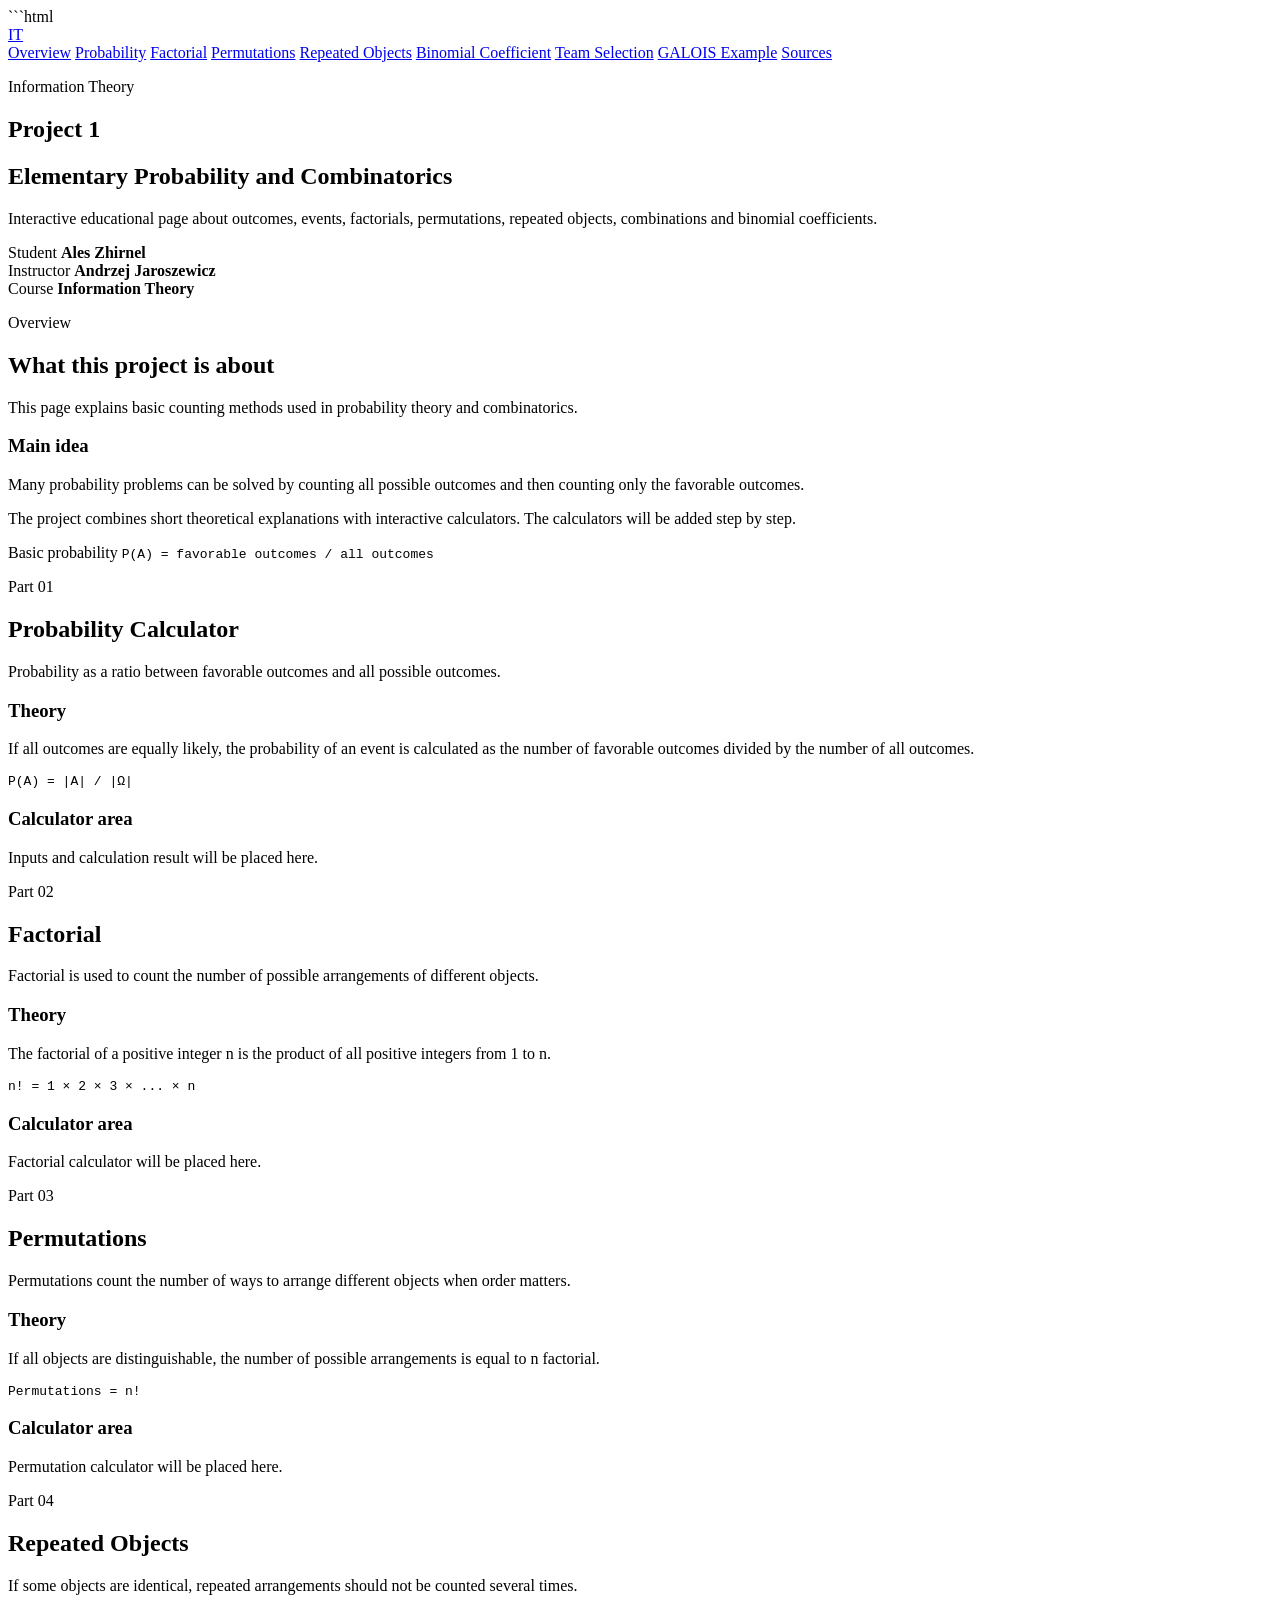
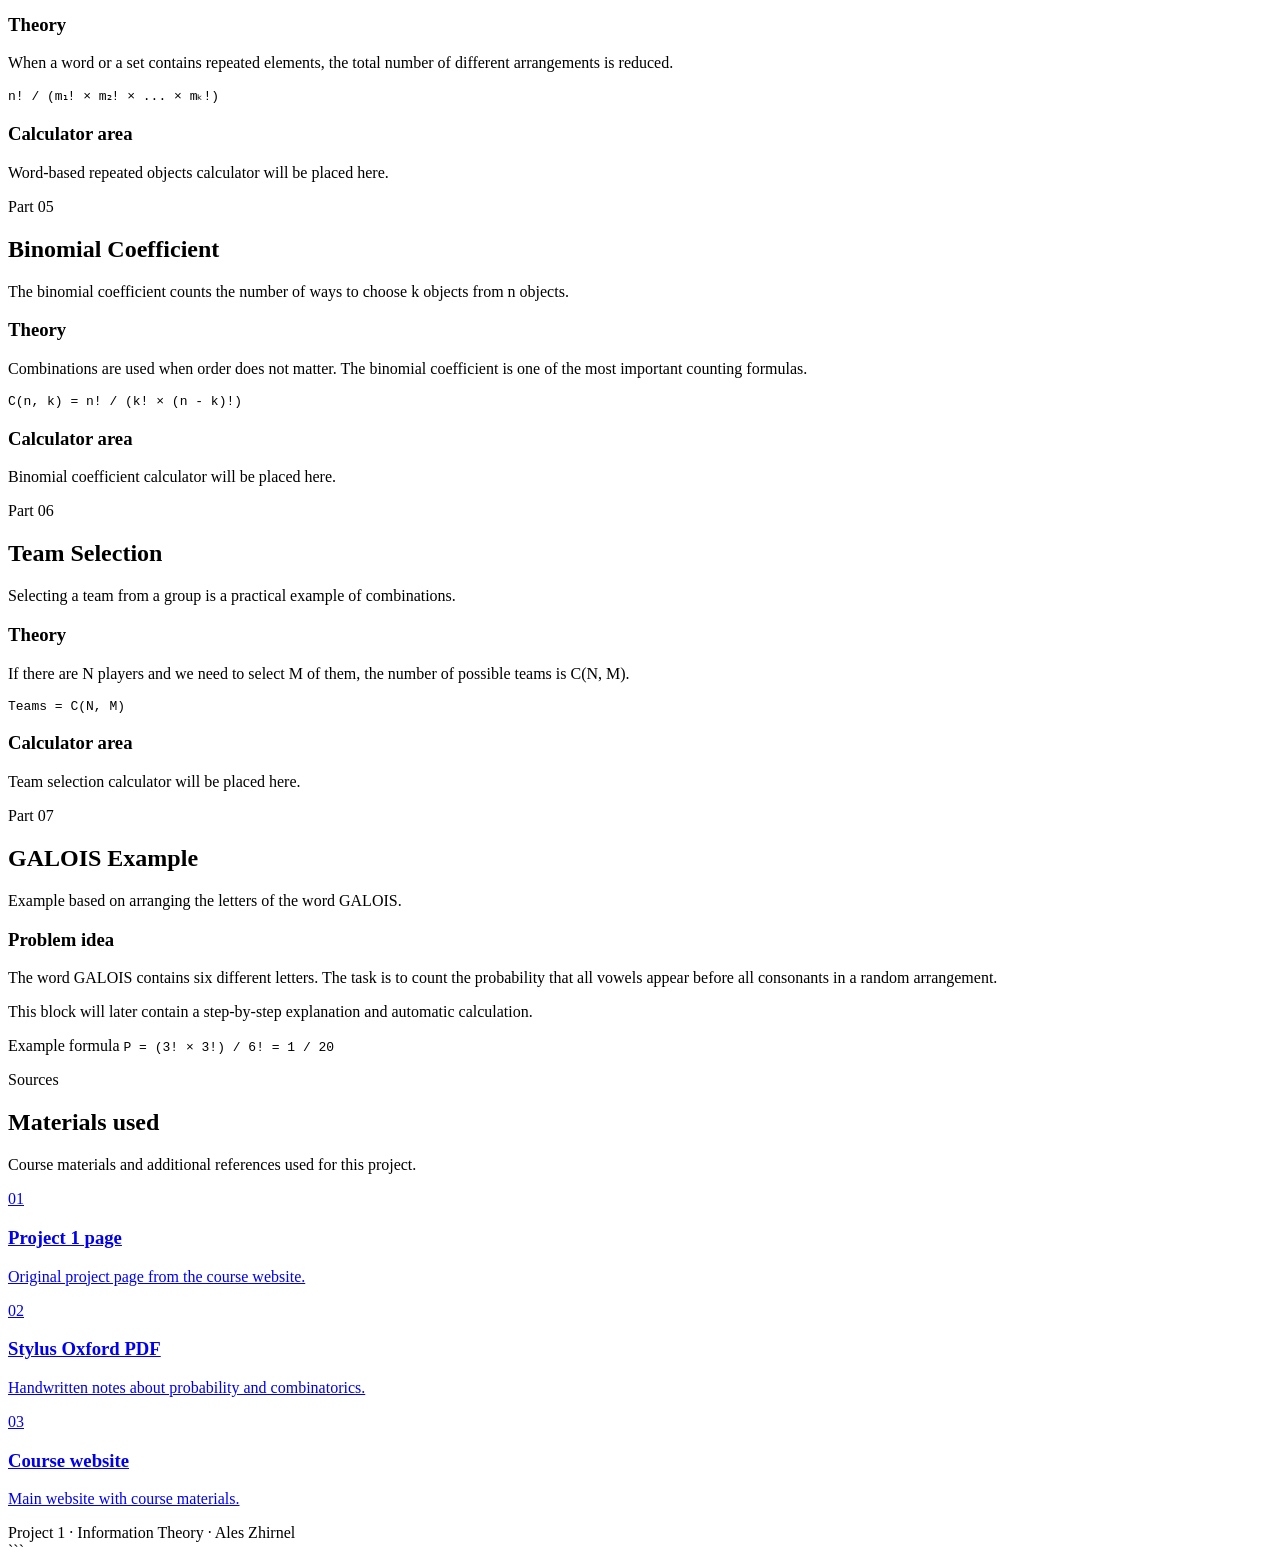
==== project1.html @ 5c54fa89 "Create project1.html creating project1 page" ====
```html
<!DOCTYPE html>
<html lang="en">
<head>
    <meta charset="UTF-8">

    <meta
        name="viewport"
        content="width=device-width, initial-scale=1.0"
    >

    <title>Project 1 | Probability and Combinatorics</title>

    <link rel="icon" type="image/svg+xml" href="images/favicon.svg">
    <link rel="stylesheet" href="project.css">
</head>

<body>

    <div class="page-wrapper">

        <header class="top-panel">

            <a href="index.html" class="logo" aria-label="Go to main page">
                IT
            </a>

            <nav class="project-navigation" aria-label="Project navigation">
                <a href="#overview">Overview</a>
                <a href="#probability">Probability</a>
                <a href="#factorial">Factorial</a>
                <a href="#permutations">Permutations</a>
                <a href="#repeated">Repeated Objects</a>
                <a href="#binomial">Binomial Coefficient</a>
                <a href="#team">Team Selection</a>
                <a href="#galois">GALOIS Example</a>
                <a href="#sources">Sources</a>
            </nav>

        </header>

        <main>

            <section class="project-hero" id="top">

                <p class="course-label">
                    Information Theory
                </p>

                <h1>
                    Project 1
                </h1>

                <h2>
                    Elementary Probability and Combinatorics
                </h2>

                <p class="hero-description">
                    Interactive educational page about outcomes, events,
                    factorials, permutations, repeated objects, combinations
                    and binomial coefficients.
                </p>

                <div class="hero-meta">

                    <div class="meta-card">
                        <span class="meta-label">Student</span>
                        <strong>Ales Zhirnel</strong>
                    </div>

                    <div class="meta-card">
                        <span class="meta-label">Instructor</span>
                        <strong>Andrzej Jaroszewicz</strong>
                    </div>

                    <div class="meta-card">
                        <span class="meta-label">Course</span>
                        <strong>Information Theory</strong>
                    </div>

                </div>

            </section>

            <section class="content-section" id="overview">

                <div class="section-heading">
                    <p class="section-label">Overview</p>
                    <h2>What this project is about</h2>
                    <p class="section-description">
                        This page explains basic counting methods used in
                        probability theory and combinatorics.
                    </p>
                </div>

                <div class="section-card wide-card">

                    <div class="text-block">
                        <h3>Main idea</h3>

                        <p>
                            Many probability problems can be solved by counting
                            all possible outcomes and then counting only the
                            favorable outcomes.
                        </p>

                        <p>
                            The project combines short theoretical explanations
                            with interactive calculators. The calculators will
                            be added step by step.
                        </p>
                    </div>

                    <div class="formula-card">
                        <span class="formula-label">Basic probability</span>
                        <code>P(A) = favorable outcomes / all outcomes</code>
                    </div>

                </div>

            </section>

            <section class="content-section" id="probability">

                <div class="section-heading">
                    <p class="section-label">Part 01</p>
                    <h2>Probability Calculator</h2>
                    <p class="section-description">
                        Probability as a ratio between favorable outcomes and
                        all possible outcomes.
                    </p>
                </div>

                <div class="section-grid">

                    <article class="theory-card">
                        <h3>Theory</h3>

                        <p>
                            If all outcomes are equally likely, the probability
                            of an event is calculated as the number of favorable
                            outcomes divided by the number of all outcomes.
                        </p>

                        <div class="formula-line">
                            <code>P(A) = |A| / |Ω|</code>
                        </div>
                    </article>

                    <article class="calculator-card">
                        <h3>Calculator area</h3>

                        <div class="placeholder-box">
                            <p>
                                Inputs and calculation result will be placed here.
                            </p>
                        </div>
                    </article>

                </div>

            </section>

            <section class="content-section" id="factorial">

                <div class="section-heading">
                    <p class="section-label">Part 02</p>
                    <h2>Factorial</h2>
                    <p class="section-description">
                        Factorial is used to count the number of possible
                        arrangements of different objects.
                    </p>
                </div>

                <div class="section-grid">

                    <article class="theory-card">
                        <h3>Theory</h3>

                        <p>
                            The factorial of a positive integer n is the product
                            of all positive integers from 1 to n.
                        </p>

                        <div class="formula-line">
                            <code>n! = 1 × 2 × 3 × ... × n</code>
                        </div>
                    </article>

                    <article class="calculator-card">
                        <h3>Calculator area</h3>

                        <div class="placeholder-box">
                            <p>
                                Factorial calculator will be placed here.
                            </p>
                        </div>
                    </article>

                </div>

            </section>

            <section class="content-section" id="permutations">

                <div class="section-heading">
                    <p class="section-label">Part 03</p>
                    <h2>Permutations</h2>
                    <p class="section-description">
                        Permutations count the number of ways to arrange
                        different objects when order matters.
                    </p>
                </div>

                <div class="section-grid">

                    <article class="theory-card">
                        <h3>Theory</h3>

                        <p>
                            If all objects are distinguishable, the number of
                            possible arrangements is equal to n factorial.
                        </p>

                        <div class="formula-line">
                            <code>Permutations = n!</code>
                        </div>
                    </article>

                    <article class="calculator-card">
                        <h3>Calculator area</h3>

                        <div class="placeholder-box">
                            <p>
                                Permutation calculator will be placed here.
                            </p>
                        </div>
                    </article>

                </div>

            </section>

            <section class="content-section" id="repeated">

                <div class="section-heading">
                    <p class="section-label">Part 04</p>
                    <h2>Repeated Objects</h2>
                    <p class="section-description">
                        If some objects are identical, repeated arrangements
                        should not be counted several times.
                    </p>
                </div>

                <div class="section-grid">

                    <article class="theory-card">
                        <h3>Theory</h3>

                        <p>
                            When a word or a set contains repeated elements,
                            the total number of different arrangements is reduced.
                        </p>

                        <div class="formula-line">
                            <code>n! / (m₁! × m₂! × ... × mₖ!)</code>
                        </div>
                    </article>

                    <article class="calculator-card">
                        <h3>Calculator area</h3>

                        <div class="placeholder-box">
                            <p>
                                Word-based repeated objects calculator will be
                                placed here.
                            </p>
                        </div>
                    </article>

                </div>

            </section>

            <section class="content-section" id="binomial">

                <div class="section-heading">
                    <p class="section-label">Part 05</p>
                    <h2>Binomial Coefficient</h2>
                    <p class="section-description">
                        The binomial coefficient counts the number of ways to
                        choose k objects from n objects.
                    </p>
                </div>

                <div class="section-grid">

                    <article class="theory-card">
                        <h3>Theory</h3>

                        <p>
                            Combinations are used when order does not matter.
                            The binomial coefficient is one of the most important
                            counting formulas.
                        </p>

                        <div class="formula-line">
                            <code>C(n, k) = n! / (k! × (n - k)!)</code>
                        </div>
                    </article>

                    <article class="calculator-card">
                        <h3>Calculator area</h3>

                        <div class="placeholder-box">
                            <p>
                                Binomial coefficient calculator will be placed here.
                            </p>
                        </div>
                    </article>

                </div>

            </section>

            <section class="content-section" id="team">

                <div class="section-heading">
                    <p class="section-label">Part 06</p>
                    <h2>Team Selection</h2>
                    <p class="section-description">
                        Selecting a team from a group is a practical example of
                        combinations.
                    </p>
                </div>

                <div class="section-grid">

                    <article class="theory-card">
                        <h3>Theory</h3>

                        <p>
                            If there are N players and we need to select M of
                            them, the number of possible teams is C(N, M).
                        </p>

                        <div class="formula-line">
                            <code>Teams = C(N, M)</code>
                        </div>
                    </article>

                    <article class="calculator-card">
                        <h3>Calculator area</h3>

                        <div class="placeholder-box">
                            <p>
                                Team selection calculator will be placed here.
                            </p>
                        </div>
                    </article>

                </div>

            </section>

            <section class="content-section" id="galois">

                <div class="section-heading">
                    <p class="section-label">Part 07</p>
                    <h2>GALOIS Example</h2>
                    <p class="section-description">
                        Example based on arranging the letters of the word
                        GALOIS.
                    </p>
                </div>

                <div class="section-card wide-card">

                    <div class="text-block">
                        <h3>Problem idea</h3>

                        <p>
                            The word GALOIS contains six different letters. The
                            task is to count the probability that all vowels
                            appear before all consonants in a random arrangement.
                        </p>

                        <p>
                            This block will later contain a step-by-step
                            explanation and automatic calculation.
                        </p>
                    </div>

                    <div class="formula-card">
                        <span class="formula-label">Example formula</span>
                        <code>P = (3! × 3!) / 6! = 1 / 20</code>
                    </div>

                </div>

            </section>

            <section class="content-section" id="sources">

                <div class="section-heading">
                    <p class="section-label">Sources</p>
                    <h2>Materials used</h2>
                    <p class="section-description">
                        Course materials and additional references used for this
                        project.
                    </p>
                </div>

                <div class="source-grid">

                    <a
                        href="https://boole.bsite.net/Projects/1/"
                        class="source-card"
                        target="_blank"
                        rel="noopener noreferrer"
                    >
                        <span class="source-number">01</span>
                        <h3>Project 1 page</h3>
                        <p>
                            Original project page from the course website.
                        </p>
                    </a>

                    <a
                        href="https://boole.bsite.net/Projects/1/Stylus_Oxford.pdf"
                        class="source-card"
                        target="_blank"
                        rel="noopener noreferrer"
                    >
                        <span class="source-number">02</span>
                        <h3>Stylus Oxford PDF</h3>
                        <p>
                            Handwritten notes about probability and combinatorics.
                        </p>
                    </a>

                    <a
                        href="https://boole.bsite.net/"
                        class="source-card"
                        target="_blank"
                        rel="noopener noreferrer"
                    >
                        <span class="source-number">03</span>
                        <h3>Course website</h3>
                        <p>
                            Main website with course materials.
                        </p>
                    </a>

                </div>

            </section>

        </main>

    </div>

    <footer>
        Project 1 · Information Theory · Ales Zhirnel
    </footer>

</body>
</html>
```
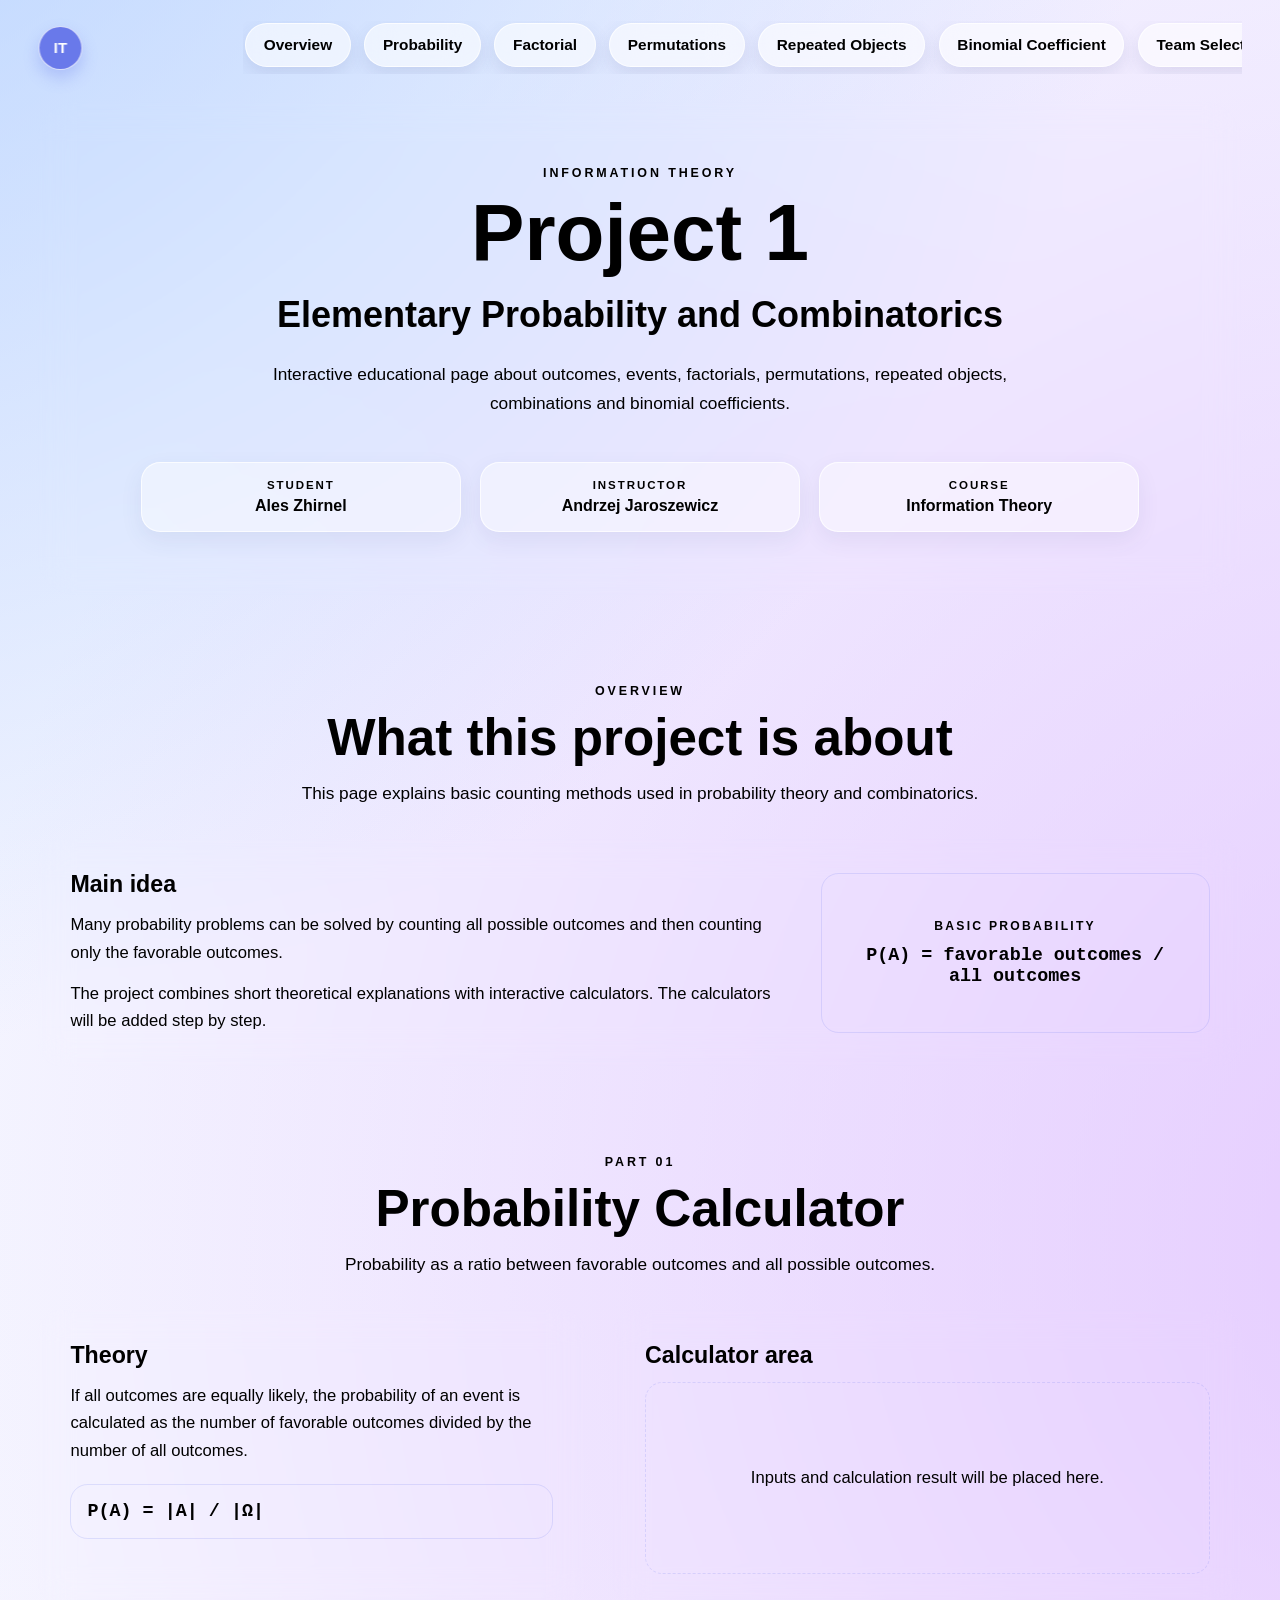
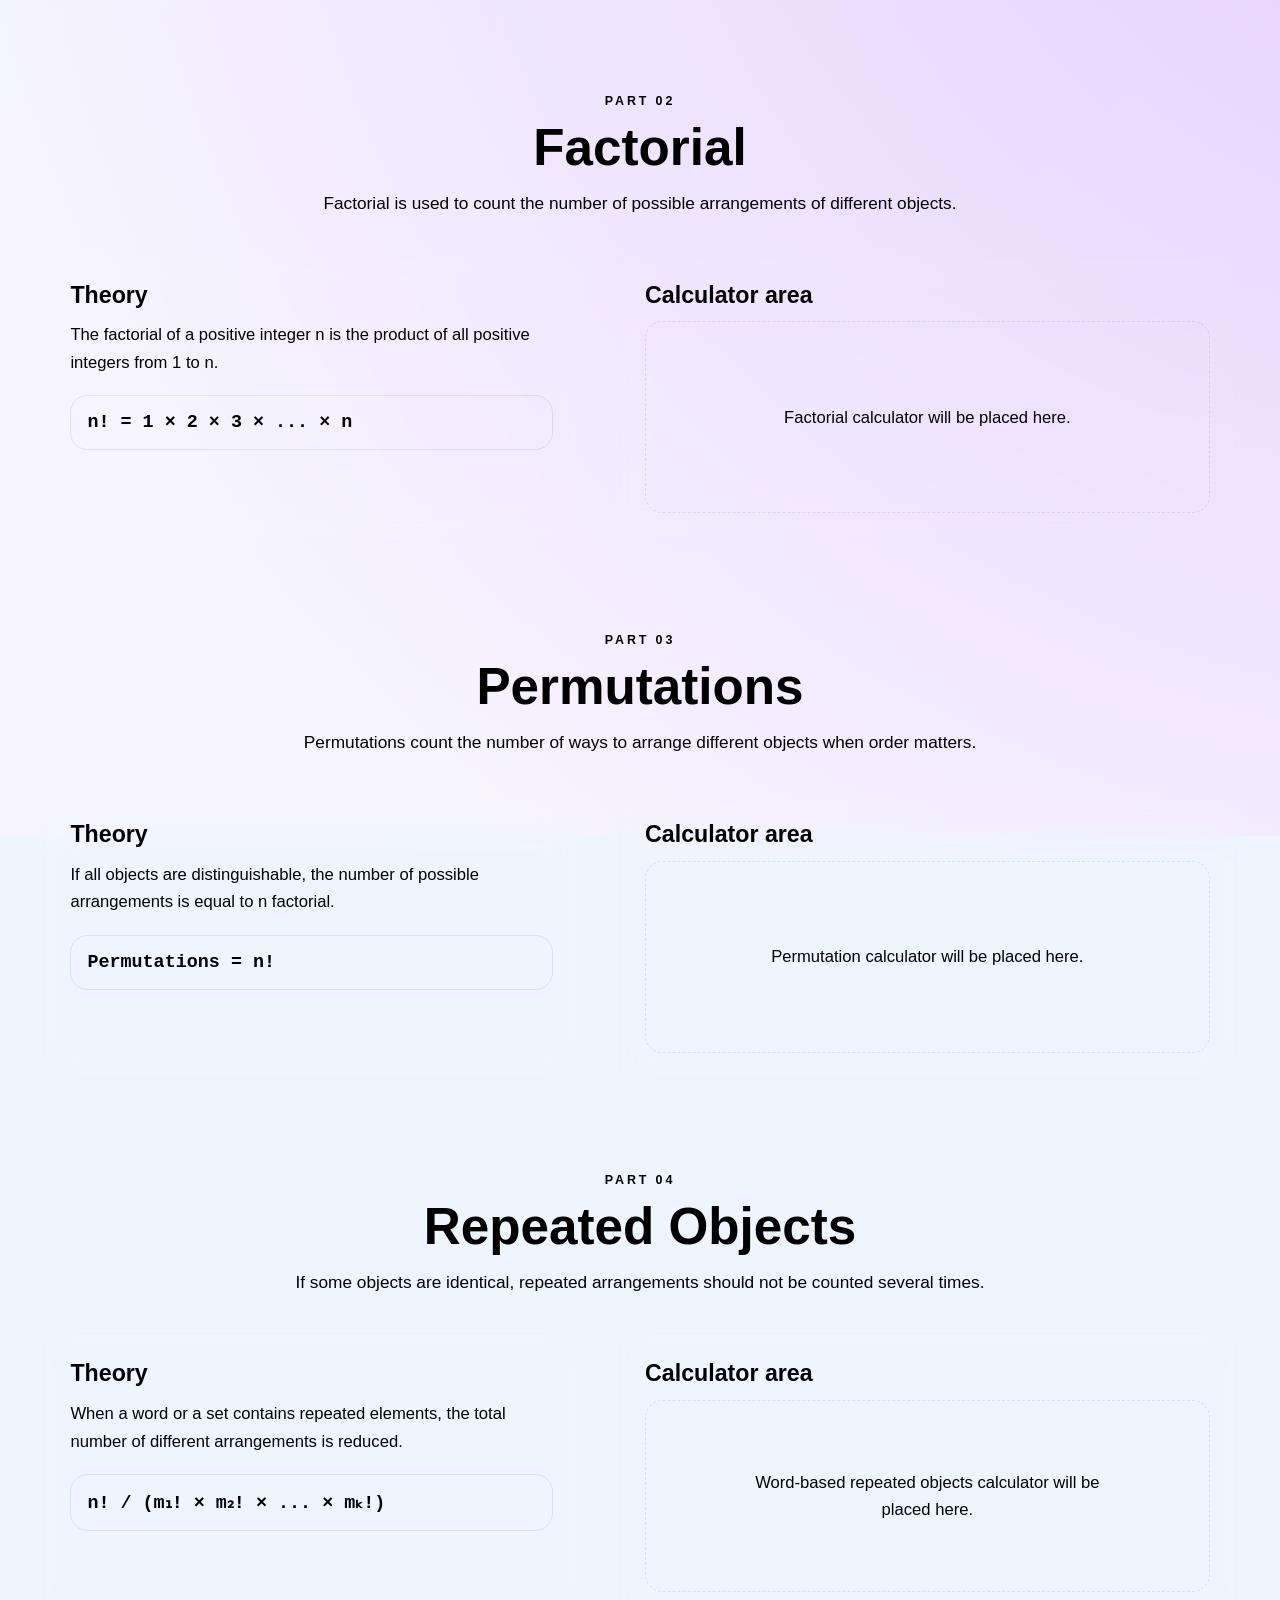
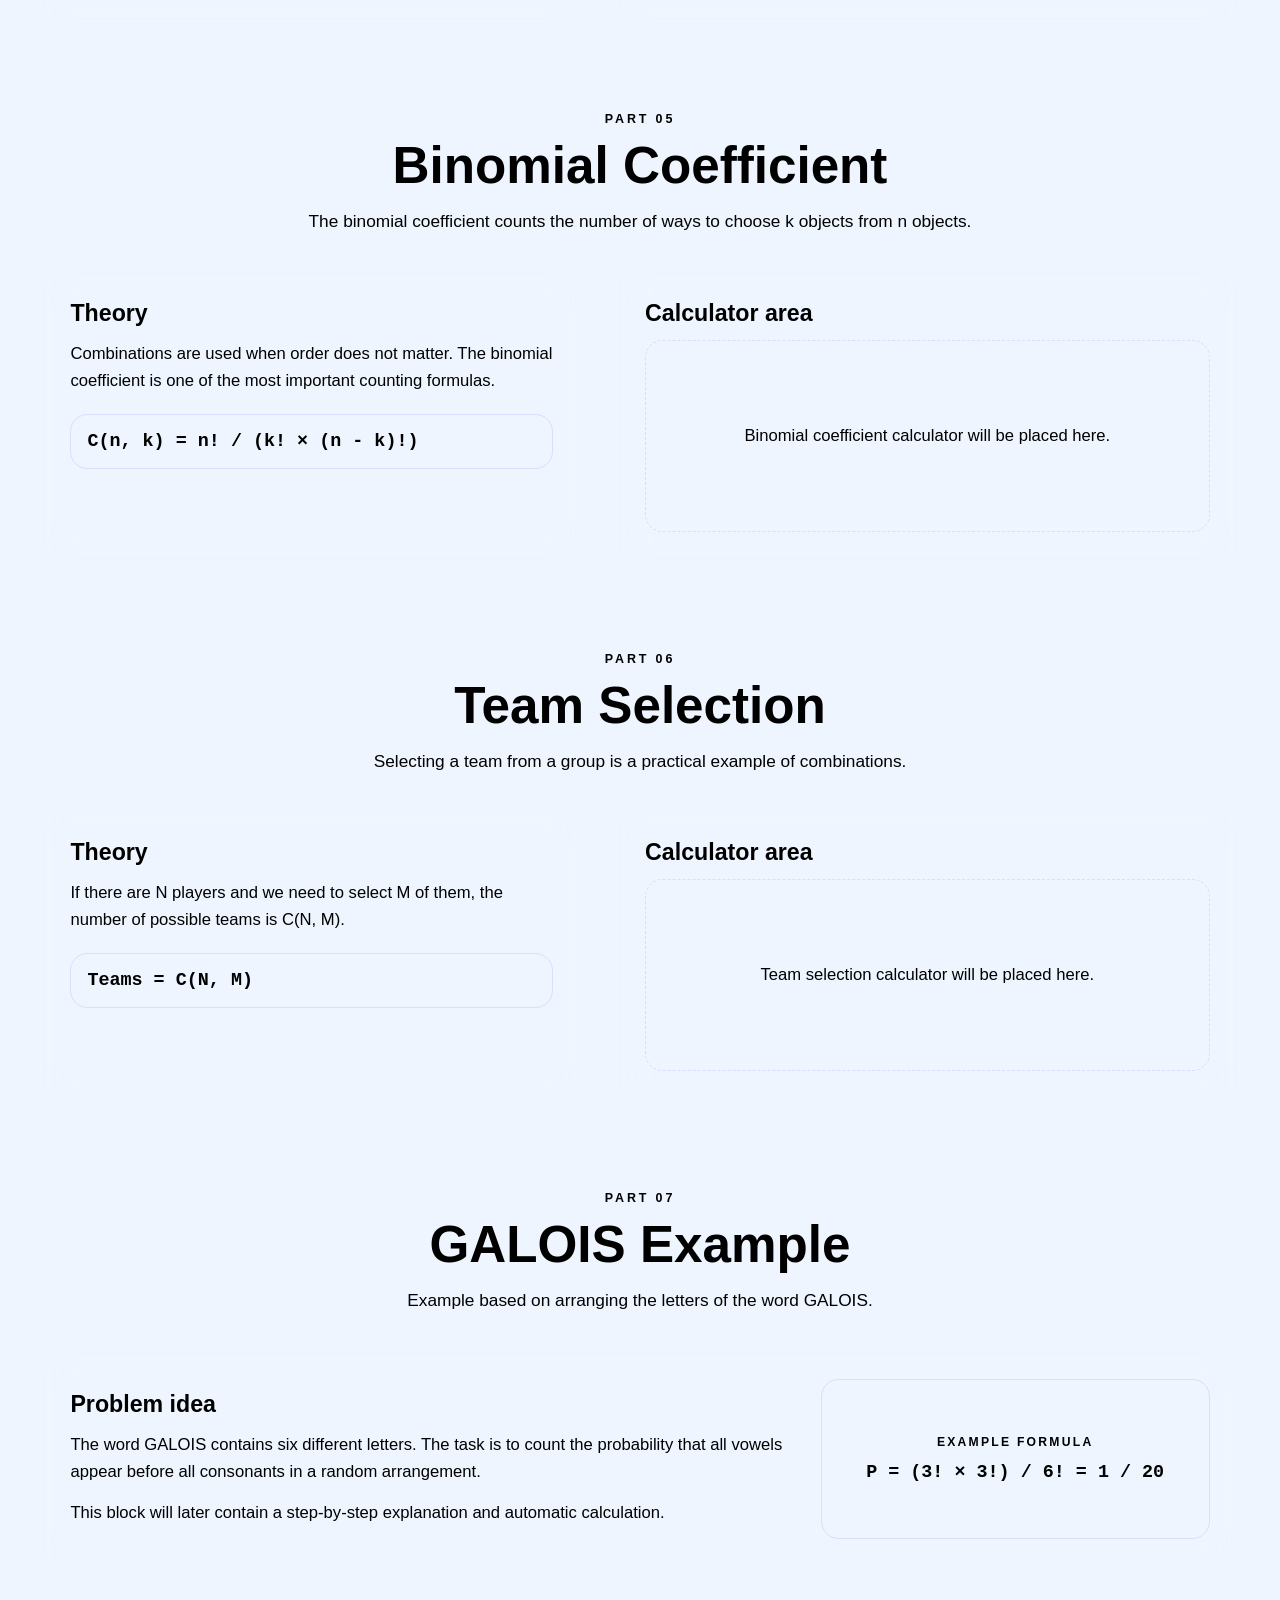
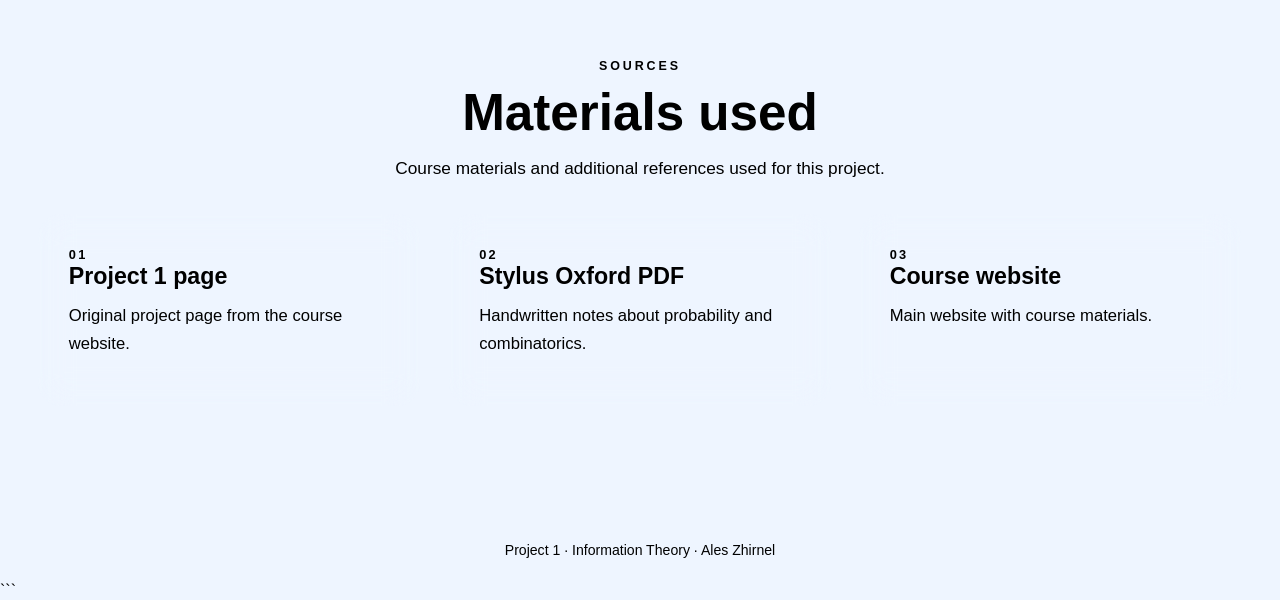
==== commit c5ed21ad: "Update project1.html" ====
--- a/project1.html
+++ b/project1.html
@@ -1,4 +1,3 @@
-```html
 <!DOCTYPE html>
 <html lang="en">
 <head>
--- a/project.css
+++ b/project.css
@@ -0,0 +1,794 @@
+```css
+/* ---------- Variables ---------- */
+
+:root {
+    --main-text: #20253a;
+    --secondary-text: #68708a;
+
+    --accent: #5f6ee8;
+    --accent-dark: #4857cb;
+    --accent-light: rgba(95, 110, 232, 0.12);
+
+    --card-background: rgba(255, 255, 255, 0.78);
+    --card-background-strong: rgba(255, 255, 255, 0.88);
+    --card-border: rgba(255, 255, 255, 0.9);
+
+    --shadow: 0 1.25rem 3rem rgba(64, 74, 130, 0.15);
+    --small-shadow: 0 0.75rem 1.75rem rgba(64, 74, 130, 0.1);
+}
+
+
+/* ---------- Global settings ---------- */
+
+*,
+*::before,
+*::after {
+    box-sizing: border-box;
+}
+
+html {
+    min-height: 100%;
+
+    scroll-behavior: smooth;
+
+    background-color: #eef5ff;
+}
+
+body {
+    min-height: 100vh;
+    min-height: 100svh;
+
+    margin: 0;
+
+    position: relative;
+    isolation: isolate;
+
+    color: var(--main-text);
+
+    font-family:
+        Arial,
+        Helvetica,
+        sans-serif;
+
+    background: transparent;
+
+    overflow-x: hidden;
+}
+
+body::before {
+    content: "";
+
+    position: fixed;
+    z-index: -1;
+
+    top: -120vmax;
+    right: -120vmax;
+    bottom: -120vmax;
+    left: -120vmax;
+
+    background:
+        radial-gradient(
+            circle at 30% 30%,
+            rgba(164, 200, 255, 0.78),
+            transparent 34%
+        ),
+        radial-gradient(
+            circle at 70% 70%,
+            rgba(220, 182, 255, 0.68),
+            transparent 38%
+        ),
+        linear-gradient(
+            135deg,
+            #eef5ff,
+            #faf4ff
+        );
+
+    background-repeat: no-repeat;
+    background-size: cover;
+
+    pointer-events: none;
+}
+
+body > * {
+    position: relative;
+    z-index: 1;
+}
+
+::selection {
+    color: white;
+    background-color: var(--accent);
+}
+
+
+/* ---------- Page wrapper ---------- */
+
+.page-wrapper {
+    width: min(94%, 94rem);
+
+    margin: 0 auto;
+
+    background: transparent;
+}
+
+main {
+    padding:
+        clamp(5.2rem, 8vw, 7rem)
+        0
+        clamp(3rem, 7vw, 5rem);
+
+    background: transparent;
+}
+
+
+/* ---------- Floating header ---------- */
+
+.top-panel {
+    width: min(94%, 94rem);
+
+    position: fixed;
+    top: clamp(0.8rem, 2vw, 1.3rem);
+    left: 50%;
+    z-index: 1000;
+
+    transform: translateX(-50%);
+
+    display: flex;
+    align-items: center;
+    justify-content: space-between;
+
+    gap: clamp(0.8rem, 2vw, 1.5rem);
+
+    background: transparent;
+    border: none;
+    box-shadow: none;
+    backdrop-filter: none;
+
+    pointer-events: none;
+}
+
+.logo {
+    width: 2.75rem;
+    min-width: 2.75rem;
+    aspect-ratio: 1 / 1;
+
+    display: flex;
+    align-items: center;
+    justify-content: center;
+
+    border:
+        0.08rem
+        solid
+        rgba(255, 255, 255, 0.75);
+
+    border-radius: 50%;
+
+    color: white;
+    background-color: rgba(95, 110, 232, 0.9);
+
+    font-size: 0.95rem;
+    font-weight: bold;
+    text-decoration: none;
+
+    box-shadow:
+        0 0.5rem 1rem
+        rgba(95, 110, 232, 0.28);
+
+    backdrop-filter: blur(1rem);
+
+    pointer-events: auto;
+
+    transition:
+        transform 0.25s ease,
+        box-shadow 0.25s ease,
+        background-color 0.25s ease;
+}
+
+.logo:hover {
+    transform: translateY(-0.15rem) scale(1.07);
+
+    background-color: var(--accent-dark);
+
+    box-shadow:
+        0 0.6rem 1.2rem rgba(95, 110, 232, 0.35),
+        0 0 1.6rem rgba(95, 110, 232, 0.55);
+}
+
+.logo:focus-visible {
+    outline: 0.18rem solid rgba(95, 110, 232, 0.45);
+    outline-offset: 0.25rem;
+}
+
+
+/* ---------- Scrollable project navigation ---------- */
+
+.project-navigation {
+    max-width: min(78vw, 76rem);
+
+    display: flex;
+    align-items: center;
+
+    gap: clamp(0.45rem, 1.2vw, 0.85rem);
+
+    overflow-x: auto;
+    overflow-y: hidden;
+
+    padding:
+        0.15rem
+        0.15rem
+        0.45rem;
+
+    pointer-events: auto;
+
+    scrollbar-width: thin;
+    scrollbar-color: rgba(95, 110, 232, 0.45) transparent;
+}
+
+.project-navigation::-webkit-scrollbar {
+    height: 0.45rem;
+}
+
+.project-navigation::-webkit-scrollbar-track {
+    background: transparent;
+}
+
+.project-navigation::-webkit-scrollbar-thumb {
+    border-radius: 999rem;
+    background-color: rgba(95, 110, 232, 0.45);
+}
+
+.project-navigation a {
+    flex: 0 0 auto;
+
+    padding:
+        clamp(0.55rem, 1.2vw, 0.75rem)
+        clamp(0.8rem, 1.8vw, 1.1rem);
+
+    display: inline-flex;
+    align-items: center;
+    justify-content: center;
+
+    border:
+        0.08rem
+        solid
+        rgba(255, 255, 255, 0.75);
+
+    border-radius: 999rem;
+
+    color: var(--main-text);
+    background-color: rgba(255, 255, 255, 0.58);
+
+    font-size: clamp(0.82rem, 1.3vw, 0.96rem);
+    font-weight: bold;
+    text-decoration: none;
+    white-space: nowrap;
+
+    box-shadow:
+        0 0.45rem 1.1rem
+        rgba(64, 74, 130, 0.12);
+
+    backdrop-filter: blur(1rem);
+
+    transition:
+        transform 0.25s ease,
+        color 0.25s ease,
+        box-shadow 0.25s ease,
+        background-color 0.25s ease;
+}
+
+.project-navigation a:hover {
+    transform: translateY(-0.15rem);
+
+    color: var(--accent-dark);
+    background-color: rgba(255, 255, 255, 0.78);
+
+    box-shadow:
+        0 0.6rem 1.3rem rgba(64, 74, 130, 0.16),
+        0 0 1.3rem rgba(95, 110, 232, 0.28);
+}
+
+.project-navigation a:focus-visible {
+    outline: 0.18rem solid rgba(95, 110, 232, 0.45);
+    outline-offset: 0.2rem;
+}
+
+
+/* ---------- Shared text styles ---------- */
+
+.course-label,
+.section-label {
+    margin: 0 0 0.75rem;
+
+    color: var(--accent);
+
+    font-size: 0.78rem;
+    font-weight: bold;
+
+    letter-spacing: 0.18rem;
+    text-transform: uppercase;
+}
+
+h1,
+h2,
+h3,
+p {
+    overflow-wrap: break-word;
+}
+
+h1 {
+    margin: 0;
+
+    font-size: clamp(2.6rem, 7vw, 5rem);
+    line-height: 1.02;
+}
+
+.project-hero h2 {
+    margin:
+        clamp(0.8rem, 2vw, 1.2rem)
+        0
+        0;
+
+    font-size: clamp(1.35rem, 3vw, 2.25rem);
+    line-height: 1.2;
+}
+
+.hero-description,
+.section-description {
+    color: var(--secondary-text);
+
+    font-size: clamp(0.95rem, 2vw, 1.08rem);
+    line-height: 1.65;
+}
+
+
+/* ---------- Hero ---------- */
+
+.project-hero {
+    width: min(100%, 88rem);
+
+    margin: 0 auto;
+
+    padding:
+        clamp(2.4rem, 5vw, 5rem)
+        clamp(1.2rem, 5vw, 5rem);
+
+    text-align: center;
+
+    border:
+        0.08rem
+        solid
+        var(--card-border);
+
+    border-radius: clamp(1.5rem, 3vw, 2.4rem);
+
+    background-color: var(--card-background);
+
+    box-shadow: var(--shadow);
+
+    backdrop-filter: blur(1rem);
+}
+
+.hero-description {
+    max-width: 46rem;
+
+    margin:
+        clamp(1rem, 2.5vw, 1.5rem)
+        auto
+        0;
+}
+
+.hero-meta {
+    max-width: 68rem;
+
+    margin:
+        clamp(1.8rem, 4vw, 2.8rem)
+        auto
+        0;
+
+    display: flex;
+    flex-wrap: wrap;
+    justify-content: center;
+
+    gap: clamp(0.8rem, 2vw, 1.2rem);
+}
+
+.meta-card {
+    flex:
+        1 1
+        clamp(12rem, 22vw, 18rem);
+
+    max-width: 20rem;
+
+    padding: 1rem;
+
+    border:
+        0.08rem
+        solid
+        rgba(255, 255, 255, 0.72);
+
+    border-radius: 1.2rem;
+
+    background-color: rgba(255, 255, 255, 0.44);
+
+    box-shadow:
+        0 0.5rem 1.4rem
+        rgba(64, 74, 130, 0.08);
+}
+
+.meta-label {
+    display: block;
+
+    margin-bottom: 0.35rem;
+
+    color: var(--accent);
+
+    font-size: 0.72rem;
+    font-weight: bold;
+
+    letter-spacing: 0.12rem;
+    text-transform: uppercase;
+}
+
+.meta-card strong {
+    font-size: 1rem;
+}
+
+
+/* ---------- Sections ---------- */
+
+.content-section {
+    width: min(100%, 82rem);
+
+    margin:
+        clamp(3rem, 7vw, 5.5rem)
+        auto
+        0;
+
+    scroll-margin-top: 7rem;
+}
+
+.section-heading {
+    max-width: 52rem;
+
+    margin: 0 auto 2rem;
+
+    text-align: center;
+}
+
+.section-heading h2 {
+    margin: 0;
+
+    font-size: clamp(2rem, 5vw, 3.2rem);
+    line-height: 1.1;
+}
+
+.section-description {
+    margin: 0.8rem auto 0;
+}
+
+.section-grid {
+    display: grid;
+
+    grid-template-columns:
+        minmax(0, 1fr)
+        minmax(0, 1.15fr);
+
+    gap: clamp(1rem, 2.2vw, 2rem);
+
+    align-items: stretch;
+}
+
+.section-card,
+.theory-card,
+.calculator-card,
+.source-card {
+    border:
+        0.08rem
+        solid
+        var(--card-border);
+
+    border-radius: clamp(1.1rem, 2vw, 1.5rem);
+
+    background-color: var(--card-background);
+
+    box-shadow: var(--small-shadow);
+
+    backdrop-filter: blur(1rem);
+}
+
+.section-card,
+.theory-card,
+.calculator-card {
+    padding: clamp(1.35rem, 3vw, 2rem);
+}
+
+.wide-card {
+    display: grid;
+
+    grid-template-columns:
+        minmax(0, 1.3fr)
+        minmax(16rem, 0.7fr);
+
+    gap: clamp(1rem, 2.2vw, 2rem);
+
+    align-items: center;
+}
+
+.text-block h3,
+.theory-card h3,
+.calculator-card h3,
+.source-card h3 {
+    margin: 0 0 0.8rem;
+
+    color: var(--main-text);
+
+    font-size: clamp(1.2rem, 2.5vw, 1.45rem);
+
+    transition: color 0.25s ease;
+}
+
+.text-block p,
+.theory-card p,
+.calculator-card p,
+.source-card p {
+    margin:
+        0
+        0
+        0.85rem;
+
+    color: var(--secondary-text);
+
+    font-size: clamp(0.96rem, 1.8vw, 1.04rem);
+    line-height: 1.65;
+}
+
+.text-block p:last-child,
+.theory-card p:last-child,
+.calculator-card p:last-child,
+.source-card p:last-child {
+    margin-bottom: 0;
+}
+
+.formula-line,
+.formula-card,
+.placeholder-box {
+    border:
+        0.08rem
+        solid
+        rgba(95, 110, 232, 0.16);
+
+    border-radius: 1.1rem;
+
+    background-color: var(--accent-light);
+}
+
+.formula-line {
+    margin-top: 1.2rem;
+    padding: 1rem;
+
+    overflow-x: auto;
+}
+
+.formula-card {
+    min-height: 10rem;
+
+    padding: clamp(1.2rem, 3vw, 1.6rem);
+
+    display: flex;
+    flex-direction: column;
+    justify-content: center;
+
+    text-align: center;
+}
+
+.formula-label {
+    margin-bottom: 0.8rem;
+
+    color: var(--accent);
+
+    font-size: 0.76rem;
+    font-weight: bold;
+
+    letter-spacing: 0.14rem;
+    text-transform: uppercase;
+}
+
+code {
+    color: var(--accent-dark);
+
+    font-family:
+        Consolas,
+        "Courier New",
+        monospace;
+
+    font-size: clamp(0.95rem, 2vw, 1.15rem);
+    font-weight: bold;
+}
+
+.placeholder-box {
+    min-height: 12rem;
+
+    padding: 1.2rem;
+
+    display: flex;
+    align-items: center;
+    justify-content: center;
+
+    text-align: center;
+
+    border-style: dashed;
+}
+
+.placeholder-box p {
+    max-width: 24rem;
+
+    margin: 0;
+}
+
+
+/* ---------- Source cards ---------- */
+
+.source-grid {
+    display: flex;
+    flex-wrap: wrap;
+    justify-content: center;
+    align-items: stretch;
+
+    gap: clamp(1rem, 2.2vw, 2rem);
+}
+
+.source-card {
+    flex:
+        1 1
+        clamp(17rem, 28vw, 25rem);
+
+    max-width: 27rem;
+    min-height: 12rem;
+
+    display: block;
+
+    padding: clamp(1.3rem, 3vw, 1.9rem);
+
+    color: var(--main-text);
+    text-align: left;
+    text-decoration: none;
+
+    transition:
+        transform 0.25s ease,
+        box-shadow 0.25s ease,
+        color 0.25s ease;
+}
+
+.source-card:hover {
+    transform: translateY(-0.35rem);
+
+    color: var(--accent-dark);
+
+    box-shadow:
+        0 1rem 2rem
+        rgba(64, 74, 130, 0.16);
+}
+
+.source-card:hover h3 {
+    color: var(--accent-dark);
+}
+
+.source-number {
+    color: var(--accent);
+
+    font-size: 0.8rem;
+    font-weight: bold;
+
+    letter-spacing: 0.14rem;
+}
+
+
+/* ---------- Footer ---------- */
+
+footer {
+    padding:
+        clamp(2rem, 5vw, 3.5rem)
+        1rem
+        1.5rem;
+
+    color: var(--secondary-text);
+
+    font-size: 0.88rem;
+    text-align: center;
+
+    background: transparent;
+}
+
+
+/* ---------- Medium screens ---------- */
+
+@media (max-width: 68rem) {
+
+    .section-grid,
+    .wide-card {
+        grid-template-columns: 1fr;
+    }
+
+    .formula-card {
+        min-height: 8rem;
+    }
+}
+
+
+/* ---------- Small and portrait screens ---------- */
+
+@media (max-width: 58rem), (orientation: portrait) {
+
+    .top-panel {
+        align-items: center;
+        gap: 0.7rem;
+    }
+
+    .project-navigation {
+        max-width: 78vw;
+    }
+
+    main {
+        padding-top: clamp(5rem, 18vw, 6.8rem);
+    }
+
+    .project-hero {
+        width: min(100%, 42rem);
+
+        padding:
+            clamp(1.8rem, 6vw, 3.2rem)
+            clamp(1rem, 5vw, 2rem);
+    }
+
+    .content-section {
+        width: min(100%, 42rem);
+    }
+
+    .meta-card,
+    .source-card {
+        max-width: 100%;
+    }
+}
+
+
+/* ---------- Very small screens ---------- */
+
+@media (max-width: 30rem) {
+
+    .page-wrapper {
+        width: min(94%, 100%);
+    }
+
+    .top-panel {
+        gap: 0.65rem;
+    }
+
+    .logo {
+        width: 2.55rem;
+        min-width: 2.55rem;
+    }
+
+    .project-navigation {
+        max-width: calc(100vw - 5.5rem);
+    }
+
+    .project-navigation a {
+        padding:
+            0.5rem
+            0.7rem;
+
+        font-size: 0.82rem;
+    }
+
+    main {
+        padding-top: clamp(4.8rem, 20vw, 6.5rem);
+    }
+
+    h1 {
+        font-size: clamp(2.2rem, 14vw, 3.2rem);
+    }
+
+    .project-hero h2 {
+        font-size: clamp(1.2rem, 7vw, 1.7rem);
+    }
+}
+```
